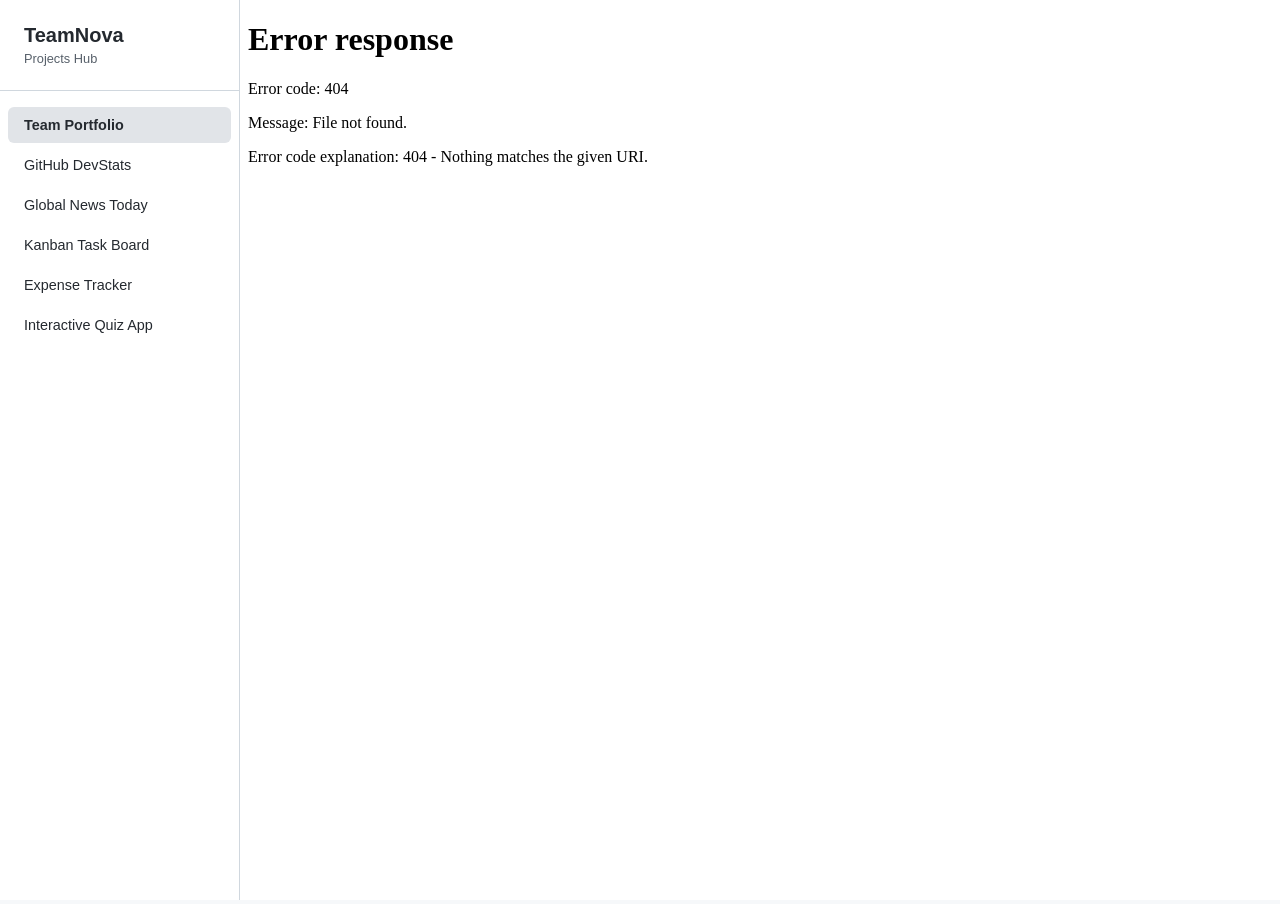
==== index.html @ 789985c0 "first commit" ====
<!DOCTYPE html>
<html lang="en">

<head>
    <meta charset="UTF-8">
    <meta name="viewport" content="width=device-width, initial-scale=1.0">
    <title>TeamNova Projects Portal</title>
    <link rel="stylesheet" href="style.css">
</head>

<body>

    <div class="portal-container">
        <!-- Left Sidebar Navigation -->
        <aside class="sidebar">
            <div class="sidebar-header">
                <h2>TeamNova</h2>
                <p>Projects Hub</p>
            </div>

            <nav class="sidebar-nav">
                <ul>
                    <li><a href="#" class="nav-item active" data-path="team-agency-portfolio/index.html">Team
                            Portfolio</a></li>
                    <li><a href="#" class="nav-item" data-path="github-developers-portfolio/index.html">GitHub
                            DevStats</a></li>
                    <li><a href="#" class="nav-item" data-path="newsaggregator platform/index.html">Global News
                            Today</a></li>
                    <li><a href="#" class="nav-item" data-path="taskflow-kanban/index.html">Kanban Task Board</a></li>
                    <li><a href="#" class="nav-item" data-path="expense-tracker/index.html">Expense Tracker</a></li>
                    <li><a href="#" class="nav-item" data-path="Quiz_app/index.htm">Interactive Quiz App</a></li>
                </ul>
            </nav>


        </aside>

        <!-- Right Main Content Area (Iframe) -->
        <main class="workspace">
            <iframe id="appIframe" src="team-agency-portfolio/index.html"></iframe>
        </main>
    </div>

    <!-- Minimal Script to Switch Iframe Sources -->
    <script>
        const iframe = document.getElementById('appIframe');
        const navItems = document.querySelectorAll('.nav-item');

        navItems.forEach(item => {
            item.addEventListener('click', function (e) {
                e.preventDefault();

                // Remove active class from all navigation items
                navItems.forEach(nav => nav.classList.remove('active'));

                // Add active class to clicked navigation item
                this.classList.add('active');

                // Load clicked project in workspace iframe
                iframe.src = this.getAttribute('data-path');
            });
        });
    </script>
</body>

</html>
---- style.css ----
/* General Styles */
* {
    margin: 0;
    padding: 0;
    box-sizing: border-box;
}

body {
    font-family: -apple-system, BlinkMacSystemFont, "Segoe UI", Roboto, Helvetica, Arial, sans-serif;
    background-color: #f6f8fa;
    color: #24292f;
    height: 100vh;
    overflow: hidden;
}

/* Layout Container */
.portal-container {
    display: flex;
    width: 100vw;
    height: 100vh;
}

/* Navigation Sidebar */
.sidebar {
    width: 240px;
    background-color: #ffffff;
    border-right: 1px solid #d0d7de;
    display: flex;
    flex-direction: column;
    justify-content: space-between;
}

.sidebar-header {
    padding: 24px;
    border-bottom: 1px solid #d0d7de;
}

.sidebar-header h2 {
    font-size: 1.25rem;
    font-weight: 600;
}

.sidebar-header p {
    font-size: 0.8rem;
    color: #57606a;
    margin-top: 4px;
}

.sidebar-nav {
    padding: 16px 8px;
    flex-grow: 1;
}

.sidebar-nav ul {
    list-style: none;
}

.nav-item {
    display: block;
    padding: 10px 16px;
    color: #24292f;
    text-decoration: none;
    font-size: 0.9rem;
    border-radius: 6px;
    margin-bottom: 4px;
    transition: background-color 0.15s ease;
}

.nav-item:hover {
    background-color: #f3f4f6;
}

.nav-item.active {
    background-color: #e1e4e8;
    font-weight: 600;
}

.sidebar-footer {
    padding: 24px;
    border-top: 1px solid #d0d7de;
    font-size: 0.75rem;
    color: #57606a;
}

/* Workspace Frame */
.workspace {
    flex-grow: 1;
    height: 100%;
}

#appIframe {
    width: 100%;
    height: 100%;
    border: none;
    background-color: #ffffff;
}
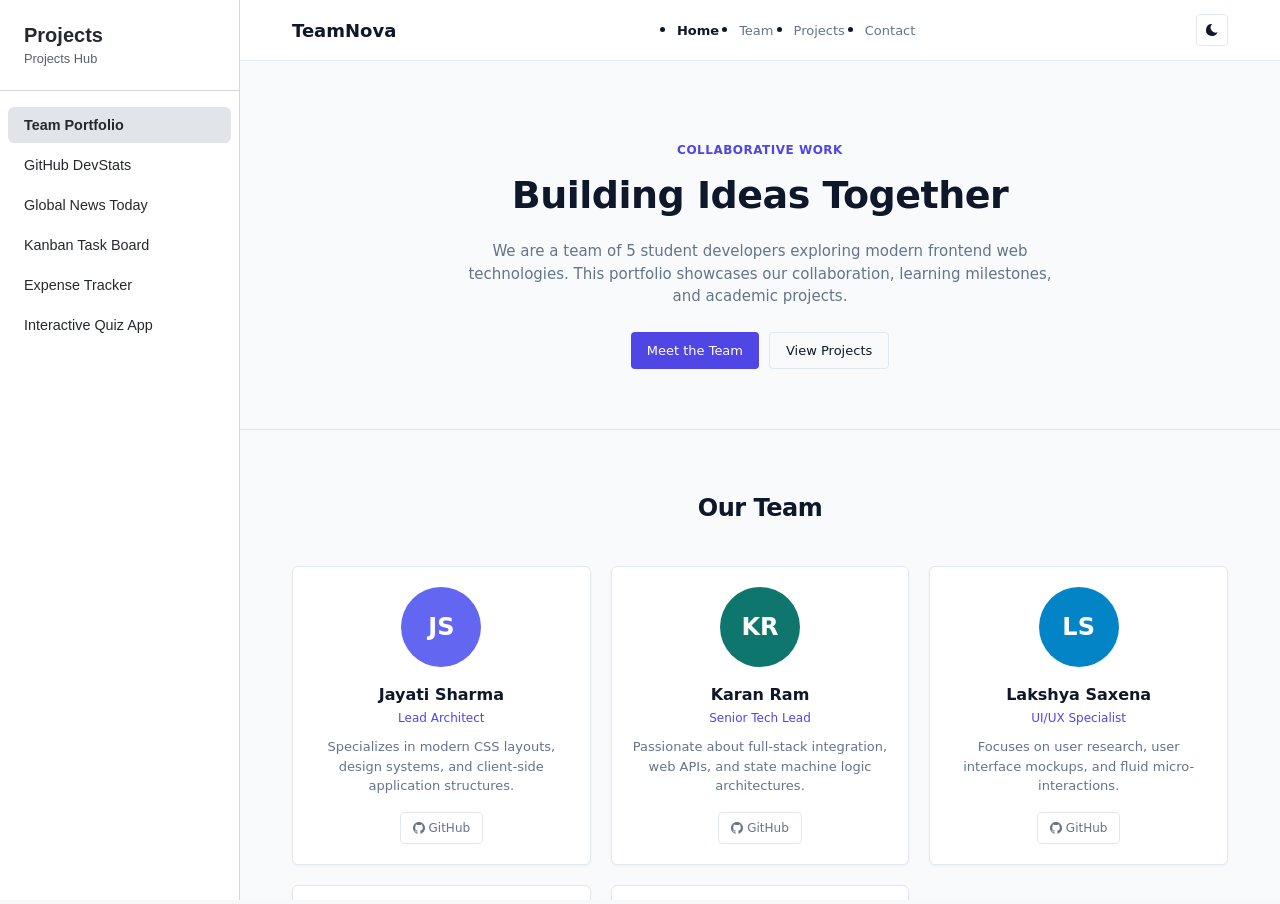
==== commit 579d7197: "ui fixes" ====
--- a/index.html
+++ b/index.html
@@ -4,7 +4,7 @@
 <head>
     <meta charset="UTF-8">
     <meta name="viewport" content="width=device-width, initial-scale=1.0">
-    <title>TeamNova Projects Portal</title>
+    <title>OJT Projects Portal</title>
     <link rel="stylesheet" href="style.css">
 </head>
 
@@ -14,7 +14,7 @@
         <!-- Left Sidebar Navigation -->
         <aside class="sidebar">
             <div class="sidebar-header">
-                <h2>TeamNova</h2>
+                <h2>Projects</h2>
                 <p>Projects Hub</p>
             </div>
 
